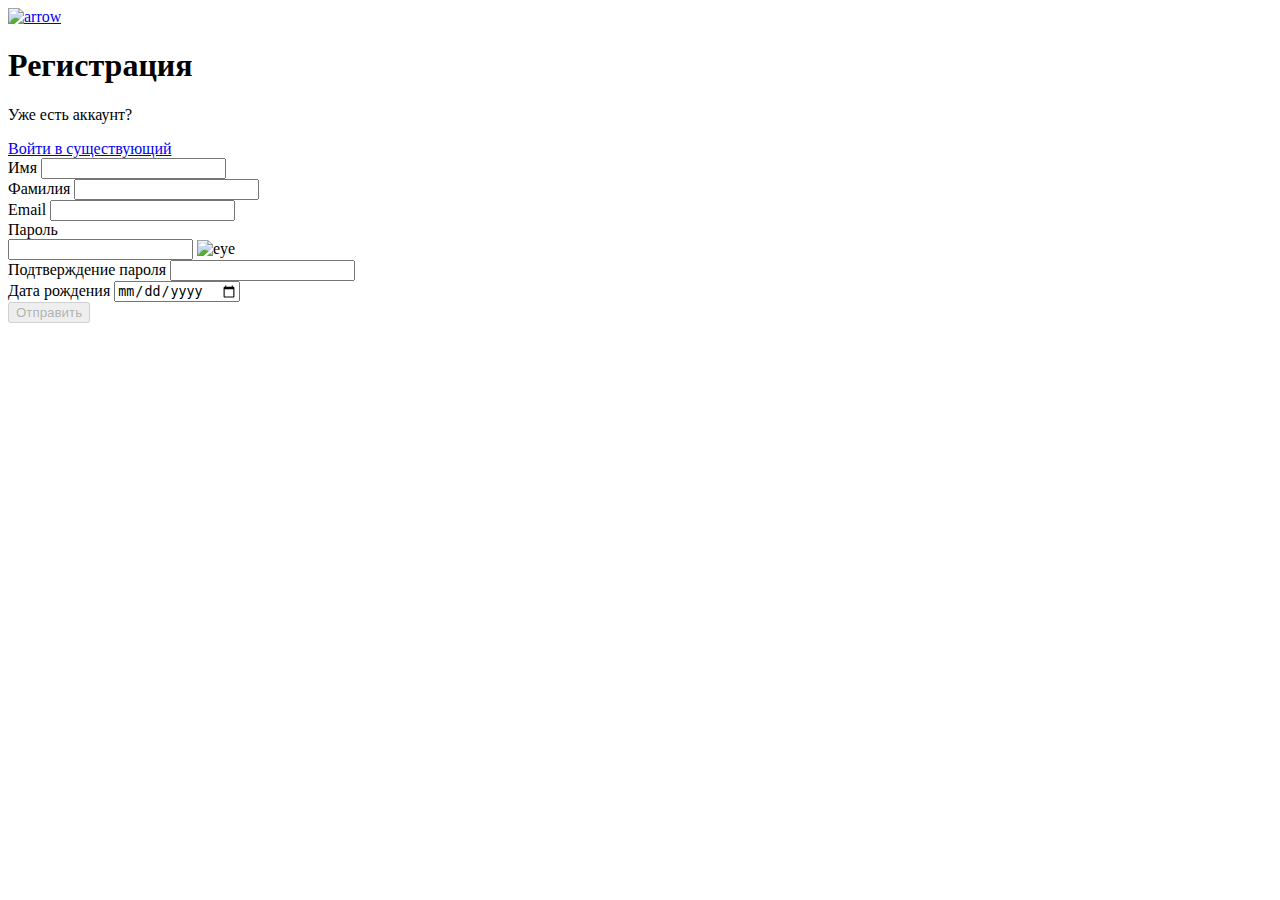
==== signup.html @ d99e8ebc "signup.html" ====
<!DOCTYPE html>
<html lang="en">
<head>
    <meta charset="UTF-8">
    <meta name="viewport" content="width=device-width, initial-scale=1.0">
    <title>Регистрация</title>
    <link rel="stylesheet" href="style-signup.css">
</head>
<body>
    <div class="header">
        <div class="back" id="back">
            <a href="login.html"><img src="assets/arrow.png" alt="arrow"></a>
        </div>
        <div class="info">
            <h1>Регистрация</h1>
            <div class="Signup">
                <p>Уже есть аккаунт?</p>
                <a href="login.html">Войти в существующий</a>
            </div>
        </div>
    </div>

    <div class="Forms">
        <form id="signup-form" action="#" method="POST">
            <div class="form-group">
                <label for="first-name">Имя</label>
                <input type="text" id="first-name" name="first-name" required>
                <span id="first-name-error" class="error"></span>
            </div>

            <div class="form-group">
                <label for="last-name">Фамилия</label>
                <input type="text" id="last-name" name="last-name" required>
                <span id="last-name-error" class="error"></span>
            </div>

            <div class="form-group">
                <label for="email">Email</label>
                <input type="email" id="email" name="email" required>
                <span id="email-error" class="error"></span>
            </div>

            <div class="form-group">
                <label for="password">Пароль</label>
                <div class="password-container">
                    <input type="password" id="password" name="password" required>
                    <img src="assets/eye-off.png" alt="eye" id="eye-icon" class="eye-icon">
                </div>
                <span id="password-error" class="error"></span>
            </div>
            

            <div class="form-group">
                <label for="password-confirm">Подтверждение пароля</label>
                <input type="password" id="password-confirm" name="password-confirm" required>
                <span id="password-confirm-error" class="error"></span>
            </div>

            <div class="form-group">
                <label for="birth-day">Дата рождения</label>
                <input type="date" id="birth-day" name="birth-day" required>
                <span id="birth-day-error" class="error"></span>
            </div>

            <div class="button-container">
                <button type="submit" id="form-button" disabled>Отправить</button>
            </div>
            
        </form>
    </div>

    <script src="script.js"></script>
</body>
</html>
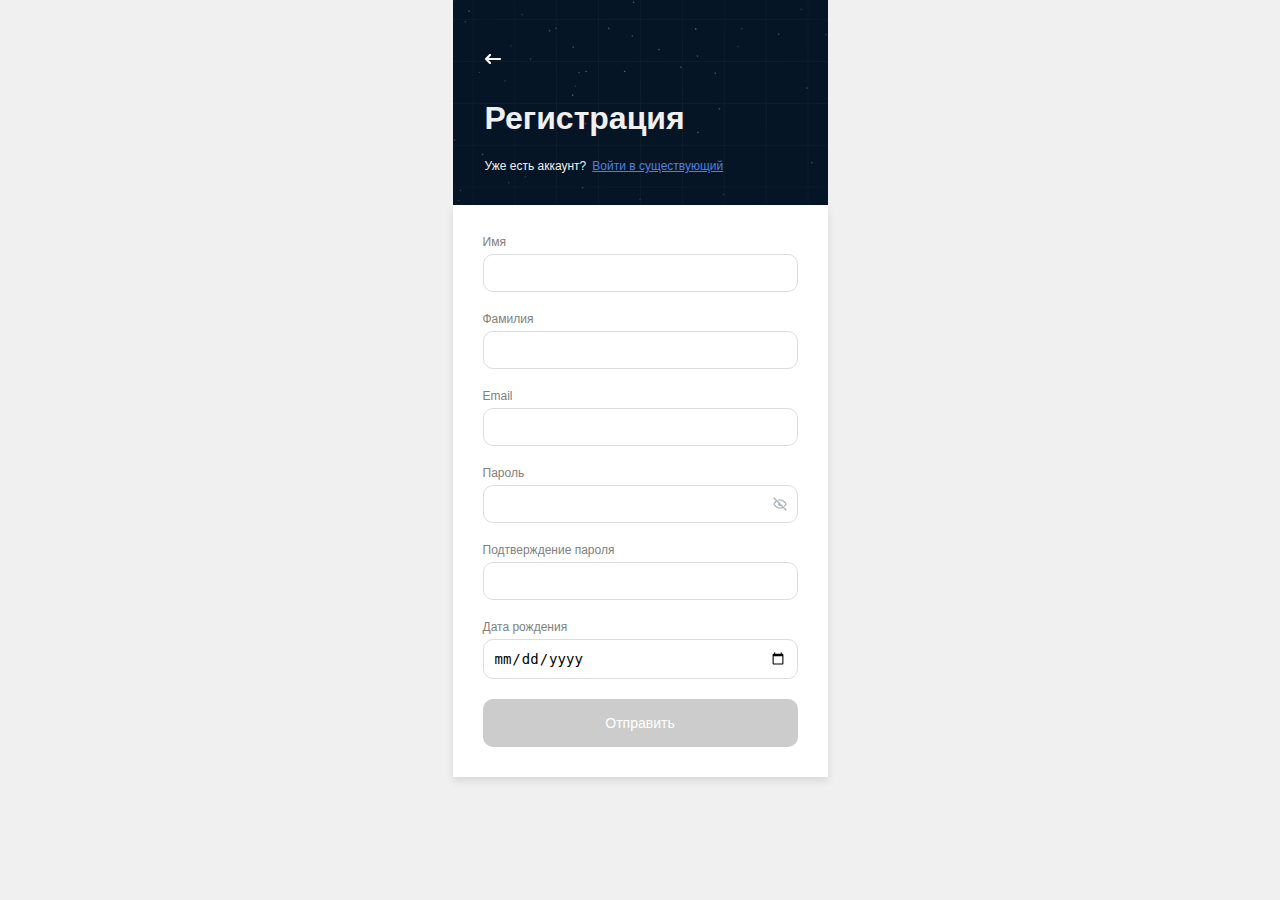
==== commit 986ca9a0: "Update signup.html" ====
--- a/signup.html
+++ b/signup.html
@@ -9,13 +9,13 @@
 <body>
     <div class="header">
         <div class="back" id="back">
-            <a href="login.html"><img src="assets/arrow.png" alt="arrow"></a>
+            <a href="index.html"><img src="assets/arrow.png" alt="arrow"></a>
         </div>
         <div class="info">
             <h1>Регистрация</h1>
             <div class="Signup">
                 <p>Уже есть аккаунт?</p>
-                <a href="login.html">Войти в существующий</a>
+                <a href="index.html">Войти в существующий</a>
             </div>
         </div>
     </div>
--- a/style-signup.css
+++ b/style-signup.css
@@ -0,0 +1,163 @@
+* {
+    margin: 0;
+    padding: 0;
+    box-sizing: border-box;
+}
+
+body {
+    font-family: Arial, sans-serif;
+    background-color: #f0f0f0;
+    color: #333;
+    display: flex;
+    justify-content: center;
+    flex-direction: column;
+    align-items: center;
+    height: 100%;
+    width: 376px;
+    margin: 0 auto;
+}
+
+.header {
+    gap: 32px;
+    background-color: #051525;
+    background-image: url('assets/Star.png');
+    background-size: cover;
+    background-position: center;
+    padding: 32px;
+    color: #f0f0f0;
+    text-align: start;
+    width: 375px;
+    padding-top: 50px;
+}
+
+.header .back {
+    display: flex;
+    align-items: center;
+    padding-bottom: 32px;
+}
+
+
+.header .info h1 {
+    font-size: 32px;
+    margin-bottom: 10px;
+    padding-bottom: 12px;
+}
+
+.header .info p {
+    font-size: 12px;
+}
+
+.header .info a {
+    text-decoration: none;
+    color: #007BFF;
+    font-size: 12px;
+}
+
+.header .info .Signup {
+    display: flex;
+    gap: 6px;
+}
+
+.header .info .Signup a {
+    text-decoration: underline;
+    color: #4D81E7;
+}
+
+.Forms {
+    background-color: #fff;
+    padding: 30px;
+    box-shadow: 0 4px 8px rgba(0, 0, 0, 0.1);
+    width: 375px;
+    flex-direction: column;
+    text-align: left;
+}
+
+.full-name {
+    display: flex;
+    gap: 20px;
+}
+
+.form-group {
+    flex: 1;
+    margin-bottom: 20px;
+}
+
+.form-group label {
+    display: block;
+    font-size: 12px;
+    margin-bottom: 5px;
+    color: grey;
+}
+
+.form-group input {
+    width: 100%;
+    padding: 10px;
+    border: 1px solid #ddd;
+    border-radius: 10px;
+    font-size: 14px;
+}
+
+.form-group .error {
+    color: red;
+    font-size: 12px;
+    display: block;
+    margin-top: 5px;
+}
+
+.dob-container {
+    position: relative;
+}
+
+.calendar-icon {
+    position: absolute;
+    top: 50%;
+    right: 10px;
+    transform: translateY(-50%);
+    cursor: pointer;
+    width: 16px;
+}
+
+.password-container {
+    position: relative;
+}
+
+.eye-icon {
+    position: absolute;
+    top: 50%;
+    right: 10px;
+    transform: translateY(-50%);
+    cursor: pointer;
+    width: 16px;
+}
+
+
+.button-container {
+    display: flex;
+    justify-content: center;
+    width: 100%;
+    margin-top: 20px;
+}
+
+#form-button {
+    background-color: #1D61E7;
+    color: white;
+    border: none;
+    padding: 10px 24px;
+    border-radius: 10px;
+    width:327px;
+    height:48px;
+    font-size: 14px;
+    cursor: pointer;
+}
+
+
+#form-button:disabled {
+    background-color: #ccc; 
+    cursor: not-allowed;
+    transform: scale(1); 
+}
+
+#form-button:not(:disabled):hover {
+    background-color: #133373; 
+    transform: scale(1.05);
+}
